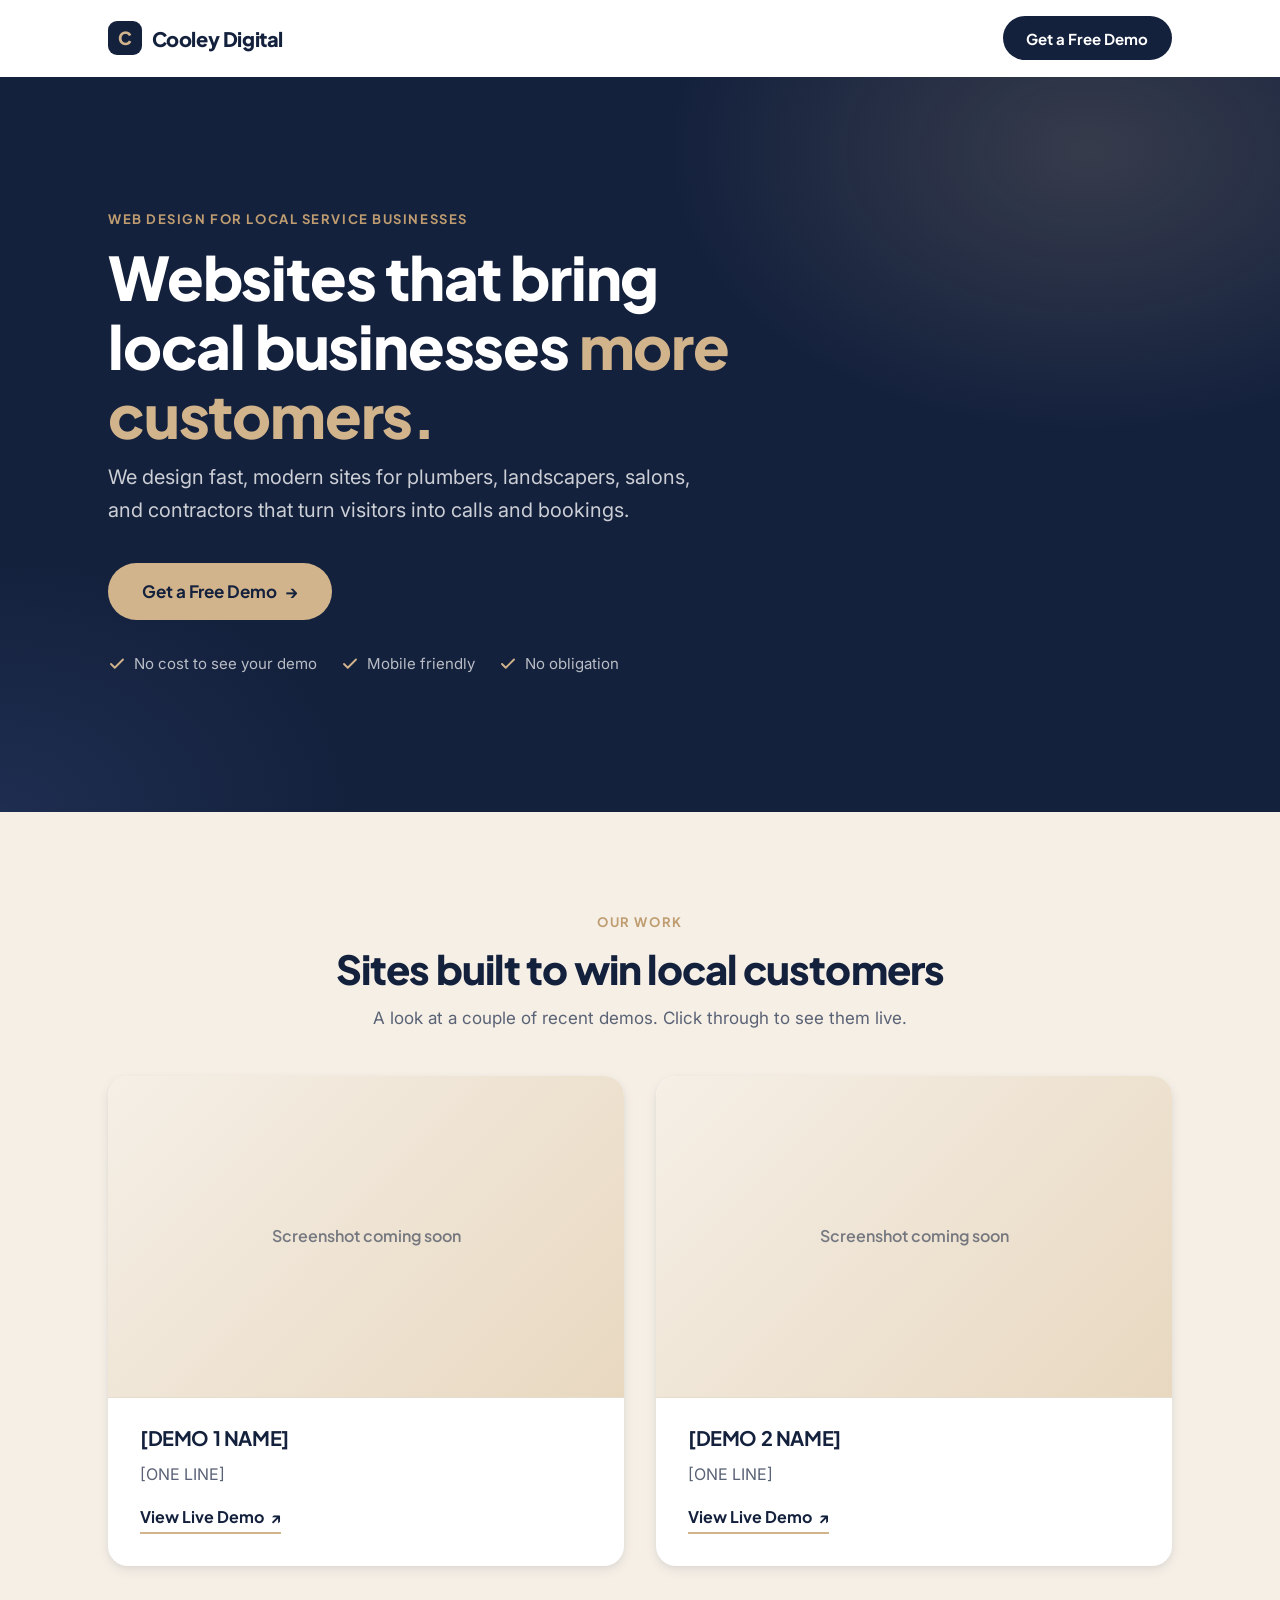
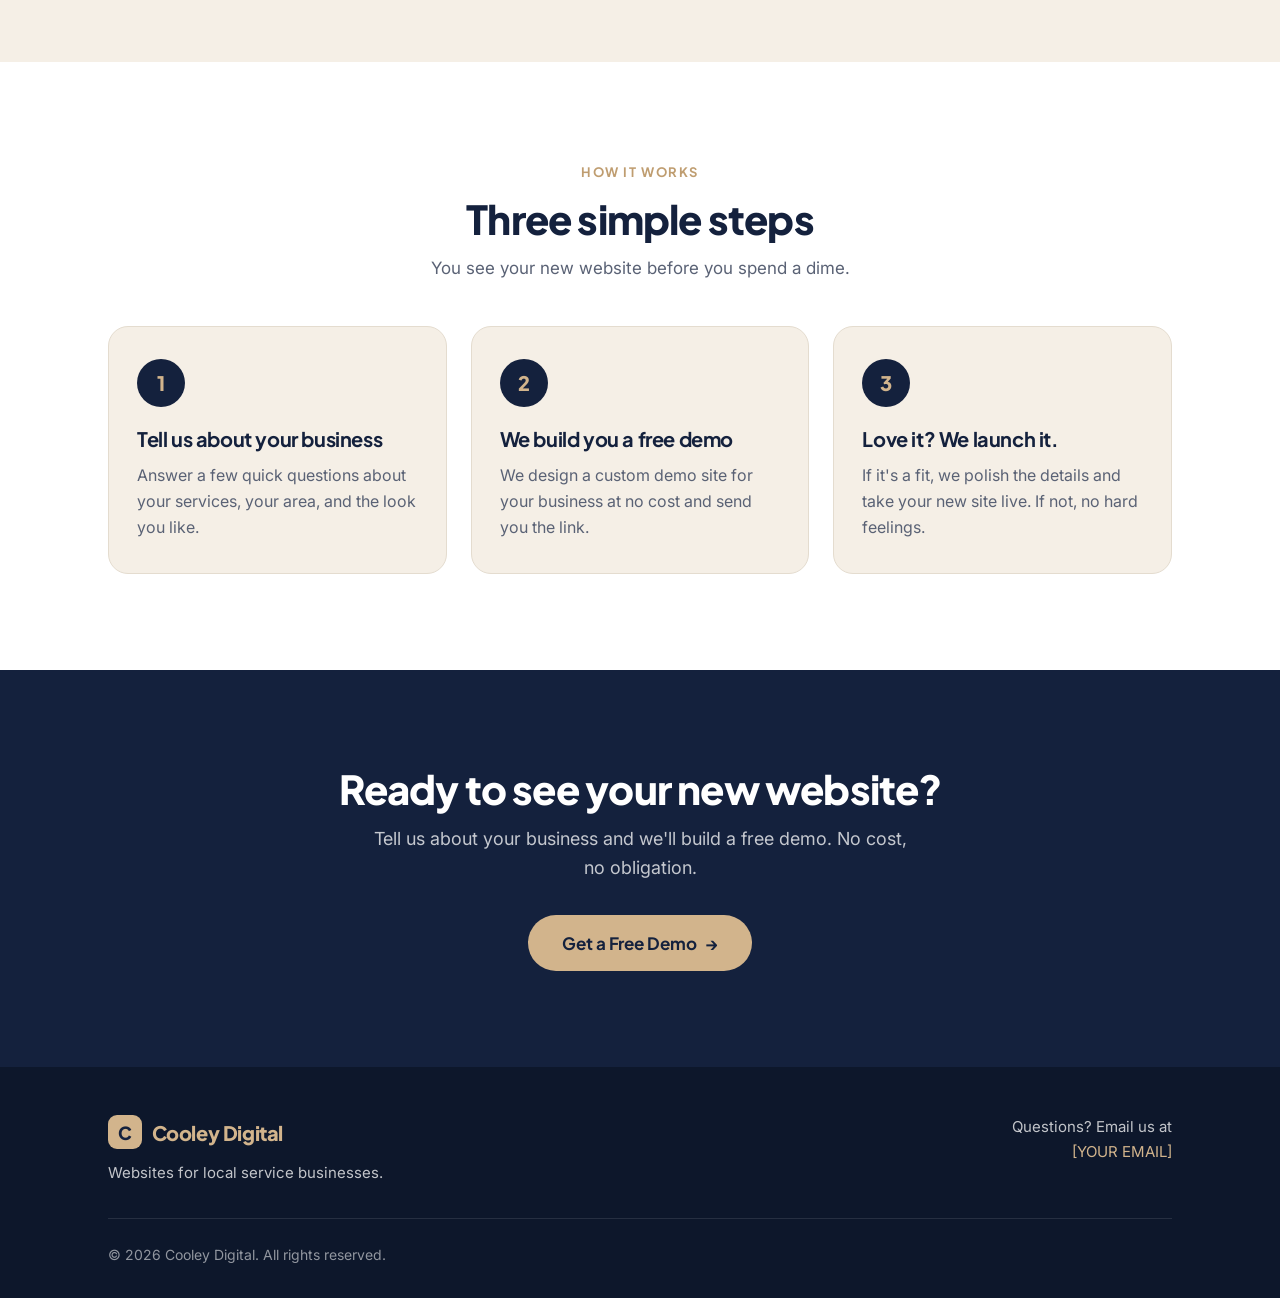
==== index.html @ b6803894 "Initial Cooley Digital site: home, demo request form, thank-you page Co-Authored-By: Claude Opus 5.5" ====
<!DOCTYPE html>
<html lang="en">
<head>
  <meta charset="UTF-8">
  <meta name="viewport" content="width=device-width, initial-scale=1.0">
  <title>Cooley Digital | Websites for Local Service Businesses</title>
  <meta name="description" content="Cooley Digital builds clean, modern websites that help plumbers, landscapers, salons, contractors, and other local service businesses win more customers. Get a free demo.">
  <meta name="theme-color" content="#14213D">

  <meta property="og:type" content="website">
  <meta property="og:title" content="Cooley Digital | Websites for Local Service Businesses">
  <meta property="og:description" content="Modern websites that bring local businesses more customers. Get a free demo, no obligation.">

  <link rel="icon" href="favicon.svg" type="image/svg+xml">

  <link rel="preconnect" href="https://fonts.googleapis.com">
  <link rel="preconnect" href="https://fonts.gstatic.com" crossorigin>
  <link href="https://fonts.googleapis.com/css2?family=Inter:wght@400;500;600&family=Plus+Jakarta+Sans:wght@600;700;800&display=swap" rel="stylesheet">

  <link rel="stylesheet" href="styles.css">
</head>
<body>
  <a class="skip-link" href="#main">Skip to content</a>

  <header class="site-header">
    <div class="container site-header__inner">
      <a href="index.html" class="wordmark" aria-label="Cooley Digital home">
        <span class="wordmark__mark" aria-hidden="true">C</span>
        Cooley Digital
      </a>
      <a href="demo.html" class="btn btn--primary">
        <span class="btn-label-full">Get a Free Demo</span>
        <span class="btn-label-short">Free Demo</span>
      </a>
    </div>
  </header>

  <main id="main">
    <!-- Hero -->
    <section class="hero">
      <div class="container">
        <span class="eyebrow">Web design for local service businesses</span>
        <h1>Websites that bring local businesses <span class="accent">more customers.</span></h1>
        <p class="hero__sub">We design fast, modern sites for plumbers, landscapers, salons, and contractors that turn visitors into calls and bookings.</p>
        <a href="demo.html" class="btn btn--tan btn--lg">
          Get a Free Demo <span class="btn__arrow" aria-hidden="true">&rarr;</span>
        </a>
        <ul class="hero__trust">
          <li>
            <svg width="18" height="18" viewBox="0 0 24 24" fill="none" stroke="currentColor" stroke-width="2.5" stroke-linecap="round" stroke-linejoin="round" aria-hidden="true"><path d="M20 6 9 17l-5-5"/></svg>
            No cost to see your demo
          </li>
          <li>
            <svg width="18" height="18" viewBox="0 0 24 24" fill="none" stroke="currentColor" stroke-width="2.5" stroke-linecap="round" stroke-linejoin="round" aria-hidden="true"><path d="M20 6 9 17l-5-5"/></svg>
            Mobile friendly
          </li>
          <li>
            <svg width="18" height="18" viewBox="0 0 24 24" fill="none" stroke="currentColor" stroke-width="2.5" stroke-linecap="round" stroke-linejoin="round" aria-hidden="true"><path d="M20 6 9 17l-5-5"/></svg>
            No obligation
          </li>
        </ul>
      </div>
    </section>

    <!-- Our Work -->
    <section class="section section--cream" id="work" aria-labelledby="work-title">
      <div class="container">
        <div class="section-header">
          <span class="eyebrow">Our Work</span>
          <h2 id="work-title">Sites built to win local customers</h2>
          <p>A look at a couple of recent demos. Click through to see them live.</p>
        </div>

        <div class="work-grid">
          <article class="card work-card">
            <div class="work-card__media">
              <img src="images/demo1.png" alt="Homepage screenshot of the [DEMO 1 NAME] demo website" width="1280" height="800" loading="lazy">
            </div>
            <div class="work-card__body">
              <h3>[DEMO 1 NAME]</h3>
              <p>[ONE LINE]</p>
              <a href="[DEMO 1 URL]" class="text-link" target="_blank" rel="noopener noreferrer">
                View Live Demo <span aria-hidden="true">&#8599;</span>
                <span class="visually-hidden">(opens in a new tab)</span>
              </a>
            </div>
          </article>

          <article class="card work-card">
            <div class="work-card__media">
              <img src="images/demo2.png" alt="Homepage screenshot of the [DEMO 2 NAME] demo website" width="1280" height="800" loading="lazy">
            </div>
            <div class="work-card__body">
              <h3>[DEMO 2 NAME]</h3>
              <p>[ONE LINE]</p>
              <a href="[DEMO 2 URL]" class="text-link" target="_blank" rel="noopener noreferrer">
                View Live Demo <span aria-hidden="true">&#8599;</span>
                <span class="visually-hidden">(opens in a new tab)</span>
              </a>
            </div>
          </article>
        </div>
      </div>
    </section>

    <!-- How it works -->
    <section class="section" id="how" aria-labelledby="how-title">
      <div class="container">
        <div class="section-header">
          <span class="eyebrow">How it works</span>
          <h2 id="how-title">Three simple steps</h2>
          <p>You see your new website before you spend a dime.</p>
        </div>

        <ol class="steps">
          <li class="step">
            <div class="step__num" aria-hidden="true">1</div>
            <h3>Tell us about your business</h3>
            <p>Answer a few quick questions about your services, your area, and the look you like.</p>
          </li>
          <li class="step">
            <div class="step__num" aria-hidden="true">2</div>
            <h3>We build you a free demo</h3>
            <p>We design a custom demo site for your business at no cost and send you the link.</p>
          </li>
          <li class="step">
            <div class="step__num" aria-hidden="true">3</div>
            <h3>Love it? We launch it.</h3>
            <p>If it's a fit, we polish the details and take your new site live. If not, no hard feelings.</p>
          </li>
        </ol>
      </div>
    </section>

    <!-- Final CTA -->
    <section class="section section--navy cta-band" aria-labelledby="cta-title">
      <div class="container">
        <h2 id="cta-title">Ready to see your new website?</h2>
        <p>Tell us about your business and we'll build a free demo. No cost, no obligation.</p>
        <a href="demo.html" class="btn btn--tan btn--lg">
          Get a Free Demo <span class="btn__arrow" aria-hidden="true">&rarr;</span>
        </a>
      </div>
    </section>
  </main>

  <footer class="site-footer">
    <div class="container">
      <div class="site-footer__inner">
        <div>
          <a href="index.html" class="wordmark wordmark--light">
            <span class="wordmark__mark" aria-hidden="true">C</span>
            Cooley Digital
          </a>
          <p class="site-footer__tagline">Websites for local service businesses.</p>
        </div>
        <div class="site-footer__contact">
          <p>Questions? Email us at<br><a href="mailto:[YOUR EMAIL]">[YOUR EMAIL]</a></p>
        </div>
      </div>
      <div class="site-footer__bottom">
        <p>&copy; <span data-year>2026</span> Cooley Digital. All rights reserved.</p>
      </div>
    </div>
  </footer>

  <script src="script.js" defer></script>
</body>
</html>
---- styles.css ----
/* ==========================================================================
   Cooley Digital — shared styles
   Sections: 1. Tokens  2. Base  3. Layout  4. Components  5. Page sections
             6. Forms  7. Utilities  8. Responsive
   ========================================================================== */

/* 1. Tokens
   -------------------------------------------------------------------------- */
:root {
  --navy: #14213d;
  --navy-deep: #0d172b;
  --navy-soft: #1f2f52;
  --tan: #d2b48c;
  --tan-dark: #bf9d70;
  --tan-light: #e8d8c0;
  --cream: #f5efe6;
  --white: #ffffff;
  --text: #1c2333;
  --text-muted: #5a6275;
  --border: #e4dccf;
  --error: #b3261e;

  --font-heading: "Plus Jakarta Sans", system-ui, -apple-system, "Segoe UI", sans-serif;
  --font-body: "Inter", system-ui, -apple-system, "Segoe UI", sans-serif;

  --radius-sm: 8px;
  --radius: 14px;
  --radius-lg: 20px;

  --shadow-sm: 0 1px 2px rgba(20, 33, 61, 0.06), 0 1px 3px rgba(20, 33, 61, 0.08);
  --shadow: 0 4px 12px rgba(20, 33, 61, 0.08), 0 2px 4px rgba(20, 33, 61, 0.04);
  --shadow-lg: 0 16px 40px rgba(20, 33, 61, 0.14), 0 4px 10px rgba(20, 33, 61, 0.06);

  --container: 1120px;
  --gutter: 1.25rem;
  --section-y: 4.5rem;
  --header-h: 68px;

  --ease: cubic-bezier(0.2, 0.7, 0.2, 1);
}

/* 2. Base
   -------------------------------------------------------------------------- */
*,
*::before,
*::after {
  box-sizing: border-box;
}

html {
  -webkit-text-size-adjust: 100%;
  scroll-behavior: smooth;
  scroll-padding-top: var(--header-h);
}

body {
  margin: 0;
  font-family: var(--font-body);
  font-size: 1rem;
  line-height: 1.65;
  color: var(--text);
  background: var(--white);
  -webkit-font-smoothing: antialiased;
  display: flex;
  flex-direction: column;
  min-height: 100vh;
}

main {
  flex: 1;
}

h1,
h2,
h3 {
  font-family: var(--font-heading);
  line-height: 1.15;
  letter-spacing: -0.02em;
  margin: 0 0 0.75rem;
  color: var(--navy);
}

h1 { font-size: clamp(2.25rem, 7vw, 3.75rem); font-weight: 800; }
h2 { font-size: clamp(1.75rem, 4.5vw, 2.5rem); font-weight: 800; }
h3 { font-size: 1.25rem; font-weight: 700; }

p {
  margin: 0 0 1rem;
}

a {
  color: var(--navy);
}

img {
  max-width: 100%;
  display: block;
}

:focus-visible {
  outline: 3px solid var(--tan);
  outline-offset: 3px;
  border-radius: 4px;
}

@media (prefers-reduced-motion: reduce) {
  html { scroll-behavior: auto; }
  *, *::before, *::after {
    transition-duration: 0.01ms !important;
    animation-duration: 0.01ms !important;
  }
}

/* 3. Layout
   -------------------------------------------------------------------------- */
.container {
  width: 100%;
  max-width: var(--container);
  margin: 0 auto;
  padding: 0 var(--gutter);
}

.container--narrow {
  max-width: 760px;
}

.section {
  padding: var(--section-y) 0;
}

.section--cream { background: var(--cream); }
.section--navy  { background: var(--navy); color: var(--white); }
.section--flush-top { padding-top: 0; }

.section-header {
  text-align: center;
  max-width: 640px;
  margin: 0 auto 2.75rem;
}

.section-header p {
  color: var(--text-muted);
  font-size: 1.0625rem;
  margin: 0;
}

.eyebrow {
  display: inline-block;
  font-family: var(--font-heading);
  font-size: 0.8125rem;
  font-weight: 700;
  letter-spacing: 0.12em;
  text-transform: uppercase;
  color: var(--tan-dark);
  margin-bottom: 0.75rem;
}

/* 4. Components
   -------------------------------------------------------------------------- */

/* Skip link */
.skip-link {
  position: absolute;
  left: 1rem;
  top: -100px;
  z-index: 100;
  background: var(--navy);
  color: var(--white);
  padding: 0.75rem 1rem;
  border-radius: var(--radius-sm);
  text-decoration: none;
  font-weight: 600;
}

.skip-link:focus {
  top: 1rem;
}

/* Header */
.site-header {
  position: sticky;
  top: 0;
  z-index: 50;
  background: rgba(255, 255, 255, 0.92);
  backdrop-filter: saturate(180%) blur(10px);
  -webkit-backdrop-filter: saturate(180%) blur(10px);
  border-bottom: 1px solid transparent;
  transition: border-color 0.25s var(--ease), box-shadow 0.25s var(--ease);
}

.site-header.is-scrolled {
  border-bottom-color: var(--border);
  box-shadow: var(--shadow-sm);
}

.site-header__inner {
  display: flex;
  align-items: center;
  justify-content: space-between;
  gap: 1rem;
  height: var(--header-h);
}

.wordmark {
  display: inline-flex;
  align-items: center;
  gap: 0.6rem;
  font-family: var(--font-heading);
  font-weight: 800;
  font-size: 1.125rem;
  letter-spacing: -0.02em;
  color: var(--navy);
  text-decoration: none;
  white-space: nowrap;
}

.wordmark__mark {
  display: grid;
  place-items: center;
  width: 34px;
  height: 34px;
  border-radius: 9px;
  background: var(--navy);
  color: var(--tan);
  font-size: 1.125rem;
  font-weight: 800;
  flex-shrink: 0;
}

.wordmark--light { color: var(--white); }
.wordmark--light .wordmark__mark { background: var(--tan); color: var(--navy); }

/* Buttons */
.btn {
  display: inline-flex;
  align-items: center;
  justify-content: center;
  gap: 0.5rem;
  font-family: var(--font-heading);
  font-weight: 700;
  font-size: 0.9375rem;
  line-height: 1;
  text-decoration: none;
  white-space: nowrap;
  border: 2px solid transparent;
  border-radius: 999px;
  padding: 0.8rem 1.35rem;
  cursor: pointer;
  transition: transform 0.2s var(--ease), box-shadow 0.2s var(--ease),
    background-color 0.2s var(--ease), color 0.2s var(--ease), border-color 0.2s var(--ease);
}

.btn:hover {
  transform: translateY(-2px);
}

.btn:active {
  transform: translateY(0);
}

.btn__arrow {
  transition: transform 0.2s var(--ease);
}

.btn:hover .btn__arrow {
  transform: translateX(3px);
}

.btn--primary {
  background: var(--navy);
  color: var(--white);
}

.btn--primary:hover {
  background: var(--navy-soft);
  box-shadow: var(--shadow);
}

.btn--tan {
  background: var(--tan);
  color: var(--navy);
}

.btn--tan:hover {
  background: var(--tan-light);
  box-shadow: 0 10px 24px rgba(210, 180, 140, 0.35);
}

.btn--lg {
  font-size: 1.0625rem;
  padding: 1.1rem 2rem;
}

.btn--block {
  width: 100%;
}

/* Header button: compact on small phones */
.site-header .btn {
  padding: 0.7rem 1.1rem;
  font-size: 0.875rem;
}

.btn-label-short { display: none; }

/* Cards */
.card {
  background: var(--white);
  border-radius: var(--radius-lg);
  box-shadow: var(--shadow);
  overflow: hidden;
  transition: transform 0.3s var(--ease), box-shadow 0.3s var(--ease);
}

.card:hover {
  transform: translateY(-6px);
  box-shadow: var(--shadow-lg);
}

/* Footer */
.site-footer {
  background: var(--navy-deep);
  color: rgba(255, 255, 255, 0.75);
  padding: 3rem 0 2rem;
  font-size: 0.9375rem;
}

.site-footer__inner {
  display: flex;
  flex-direction: column;
  gap: 1.25rem;
}

.site-footer__tagline {
  margin: 0.75rem 0 0;
  max-width: 320px;
}

.site-footer a {
  color: var(--tan);
  text-decoration: none;
}

.site-footer a:hover {
  text-decoration: underline;
}

.site-footer__bottom {
  border-top: 1px solid rgba(255, 255, 255, 0.1);
  margin-top: 2rem;
  padding-top: 1.5rem;
  font-size: 0.875rem;
  color: rgba(255, 255, 255, 0.55);
}

.site-footer__bottom p {
  margin: 0;
}

/* 5. Page sections
   -------------------------------------------------------------------------- */

/* Hero */
.hero {
  position: relative;
  background: var(--navy);
  color: var(--white);
  padding: 4.5rem 0 5rem;
  overflow: hidden;
  isolation: isolate;
}

.hero::before {
  content: "";
  position: absolute;
  inset: 0;
  z-index: -1;
  background:
    radial-gradient(600px 400px at 85% 10%, rgba(210, 180, 140, 0.18), transparent 70%),
    radial-gradient(500px 360px at 0% 100%, rgba(31, 47, 82, 0.9), transparent 70%);
}

.hero h1 {
  color: var(--white);
  max-width: 15ch;
}

.hero h1 .accent {
  color: var(--tan);
}

.hero__sub {
  font-size: clamp(1.0625rem, 2.5vw, 1.25rem);
  color: rgba(255, 255, 255, 0.78);
  max-width: 38rem;
  margin-bottom: 2.25rem;
}

.hero__trust {
  display: flex;
  flex-wrap: wrap;
  gap: 0.5rem 1.5rem;
  list-style: none;
  padding: 0;
  margin: 2rem 0 0;
  font-size: 0.9375rem;
  color: rgba(255, 255, 255, 0.7);
}

.hero__trust li {
  display: flex;
  align-items: center;
  gap: 0.5rem;
}

.hero__trust svg {
  color: var(--tan);
  flex-shrink: 0;
}

/* Work */
.work-grid {
  display: grid;
  grid-template-columns: 1fr;
  gap: 1.75rem;
}

.work-card__media {
  position: relative;
  aspect-ratio: 16 / 10;
  background: linear-gradient(135deg, var(--cream), var(--tan-light));
  overflow: hidden;
  border-bottom: 1px solid var(--border);
}

.work-card__media img {
  width: 100%;
  height: 100%;
  object-fit: cover;
  object-position: top center;
  transition: transform 0.5s var(--ease);
}

.work-card:hover .work-card__media img {
  transform: scale(1.03);
}

/* Shown if the screenshot file is missing */
.work-card__media.is-missing img { display: none; }
.work-card__media.is-missing::after {
  content: "Screenshot coming soon";
  position: absolute;
  inset: 0;
  display: grid;
  place-items: center;
  font-family: var(--font-heading);
  font-weight: 600;
  color: var(--navy);
  opacity: 0.55;
}

.work-card__body {
  padding: 1.5rem 1.5rem 1.75rem;
}

.work-card__body p {
  color: var(--text-muted);
}

.text-link {
  display: inline-flex;
  align-items: center;
  gap: 0.4rem;
  font-family: var(--font-heading);
  font-weight: 700;
  color: var(--navy);
  text-decoration: none;
  border-bottom: 2px solid var(--tan);
  padding-bottom: 2px;
  transition: gap 0.2s var(--ease), border-color 0.2s var(--ease);
}

.text-link:hover {
  gap: 0.65rem;
  border-color: var(--navy);
}

/* Steps */
.steps {
  display: grid;
  grid-template-columns: 1fr;
  gap: 1.25rem;
  list-style: none;
  padding: 0;
  margin: 0;
  counter-reset: step;
}

.step {
  background: var(--cream);
  border-radius: var(--radius-lg);
  padding: 2rem 1.75rem;
  border: 1px solid var(--border);
  transition: transform 0.3s var(--ease), box-shadow 0.3s var(--ease);
}

.step:hover {
  transform: translateY(-4px);
  box-shadow: var(--shadow);
}

.step__num {
  display: grid;
  place-items: center;
  width: 48px;
  height: 48px;
  border-radius: 50%;
  background: var(--navy);
  color: var(--tan);
  font-family: var(--font-heading);
  font-weight: 800;
  font-size: 1.25rem;
  margin-bottom: 1.25rem;
}

.step p {
  color: var(--text-muted);
  margin: 0;
}

/* CTA band */
.cta-band {
  text-align: center;
}

.cta-band h2 {
  color: var(--white);
}

.cta-band p {
  color: rgba(255, 255, 255, 0.75);
  font-size: 1.125rem;
  max-width: 34rem;
  margin: 0 auto 2rem;
}

/* Page intro (inner pages) */
.page-intro {
  background: var(--cream);
  padding: 3.5rem 0 3rem;
  text-align: center;
}

.page-intro p {
  font-size: 1.125rem;
  color: var(--text-muted);
  max-width: 36rem;
  margin: 0 auto;
}

/* Confirmation (thank-you) */
.confirm {
  text-align: center;
  padding: 5rem 0 6rem;
}

.confirm__icon {
  display: grid;
  place-items: center;
  width: 80px;
  height: 80px;
  margin: 0 auto 1.75rem;
  border-radius: 50%;
  background: var(--cream);
  color: var(--navy);
  box-shadow: 0 0 0 10px rgba(210, 180, 140, 0.2);
}

.confirm p {
  font-size: 1.125rem;
  color: var(--text-muted);
  max-width: 32rem;
  margin: 0 auto 2.25rem;
}

/* 6. Forms
   -------------------------------------------------------------------------- */
.form-card {
  background: var(--white);
  border-radius: var(--radius-lg);
  box-shadow: var(--shadow);
  padding: 1.75rem 1.25rem;
  margin-top: -1.5rem;
  position: relative;
}

.form-note {
  font-size: 0.875rem;
  color: var(--text-muted);
  margin-bottom: 1.5rem;
}

.form-grid {
  display: grid;
  grid-template-columns: 1fr;
  gap: 1.25rem;
}

.field {
  display: flex;
  flex-direction: column;
  gap: 0.45rem;
}

.field label {
  font-weight: 600;
  font-size: 0.9375rem;
  color: var(--navy);
}

.req {
  color: var(--tan-dark);
  font-weight: 700;
  margin-left: 0.15rem;
}

.optional {
  font-weight: 400;
  color: var(--text-muted);
  font-size: 0.8125rem;
  margin-left: 0.25rem;
}

.field input,
.field select,
.field textarea {
  width: 100%;
  font: inherit;
  font-size: 1rem; /* prevents iOS zoom on focus */
  color: var(--text);
  background: var(--white);
  border: 1.5px solid var(--border);
  border-radius: var(--radius-sm);
  padding: 0.8rem 0.9rem;
  transition: border-color 0.2s var(--ease), box-shadow 0.2s var(--ease);
  appearance: none;
  -webkit-appearance: none;
}

.field textarea {
  min-height: 120px;
  resize: vertical;
}

.field select {
  background-image: url("data:image/svg+xml,%3Csvg xmlns='http://www.w3.org/2000/svg' width='12' height='8' viewBox='0 0 12 8'%3E%3Cpath d='M1 1l5 5 5-5' fill='none' stroke='%2314213D' stroke-width='2' stroke-linecap='round' stroke-linejoin='round'/%3E%3C/svg%3E");
  background-repeat: no-repeat;
  background-position: right 1rem center;
  padding-right: 2.5rem;
  cursor: pointer;
}

.field input::placeholder,
.field textarea::placeholder {
  color: #9aa1b0;
}

.field input:hover,
.field select:hover,
.field textarea:hover {
  border-color: var(--tan);
}

.field input:focus,
.field select:focus,
.field textarea:focus {
  outline: none;
  border-color: var(--navy);
  box-shadow: 0 0 0 4px rgba(210, 180, 140, 0.35);
}

.field.has-error input,
.field.has-error select,
.field.has-error textarea {
  border-color: var(--error);
}

.field__error {
  font-size: 0.8125rem;
  color: var(--error);
  display: none;
}

.field.has-error .field__error {
  display: block;
}

.form-actions {
  margin-top: 2rem;
}

.form-actions small {
  display: block;
  text-align: center;
  color: var(--text-muted);
  margin-top: 0.9rem;
}

/* 7. Utilities
   -------------------------------------------------------------------------- */
.visually-hidden {
  position: absolute !important;
  width: 1px;
  height: 1px;
  padding: 0;
  margin: -1px;
  overflow: hidden;
  clip: rect(0, 0, 0, 0);
  white-space: nowrap;
  border: 0;
}

/* 8. Responsive (mobile first)
   -------------------------------------------------------------------------- */
@media (max-width: 379px) {
  .btn-label-full  { display: none; }
  .btn-label-short { display: inline; }
  .wordmark { font-size: 1rem; }
}

@media (min-width: 640px) {
  :root {
    --gutter: 1.75rem;
  }

  .form-card {
    padding: 2.5rem;
  }

  .form-grid {
    grid-template-columns: 1fr 1fr;
    gap: 1.5rem;
  }

  .field--full {
    grid-column: 1 / -1;
  }

  .btn--block {
    width: auto;
    min-width: 280px;
  }

  .form-actions {
    text-align: center;
  }
}

@media (min-width: 768px) {
  :root {
    --section-y: 6rem;
    --header-h: 76px;
  }

  .site-header .btn {
    padding: 0.8rem 1.35rem;
    font-size: 0.9375rem;
  }

  .wordmark { font-size: 1.25rem; }

  .hero {
    padding: 6.5rem 0 7rem;
  }

  .work-grid {
    grid-template-columns: 1fr 1fr;
    gap: 2rem;
  }

  .steps {
    grid-template-columns: repeat(3, 1fr);
    gap: 1.5rem;
  }

  .site-footer__inner {
    flex-direction: row;
    justify-content: space-between;
    align-items: flex-start;
  }

  .site-footer__contact {
    text-align: right;
  }

  .page-intro {
    padding: 4.5rem 0 4rem;
  }

  .form-card {
    margin-top: -2rem;
    padding: 3rem;
  }
}

@media (min-width: 1024px) {
  .hero {
    padding: 8rem 0 8.5rem;
  }

  .work-card__body {
    padding: 1.75rem 2rem 2rem;
  }
}
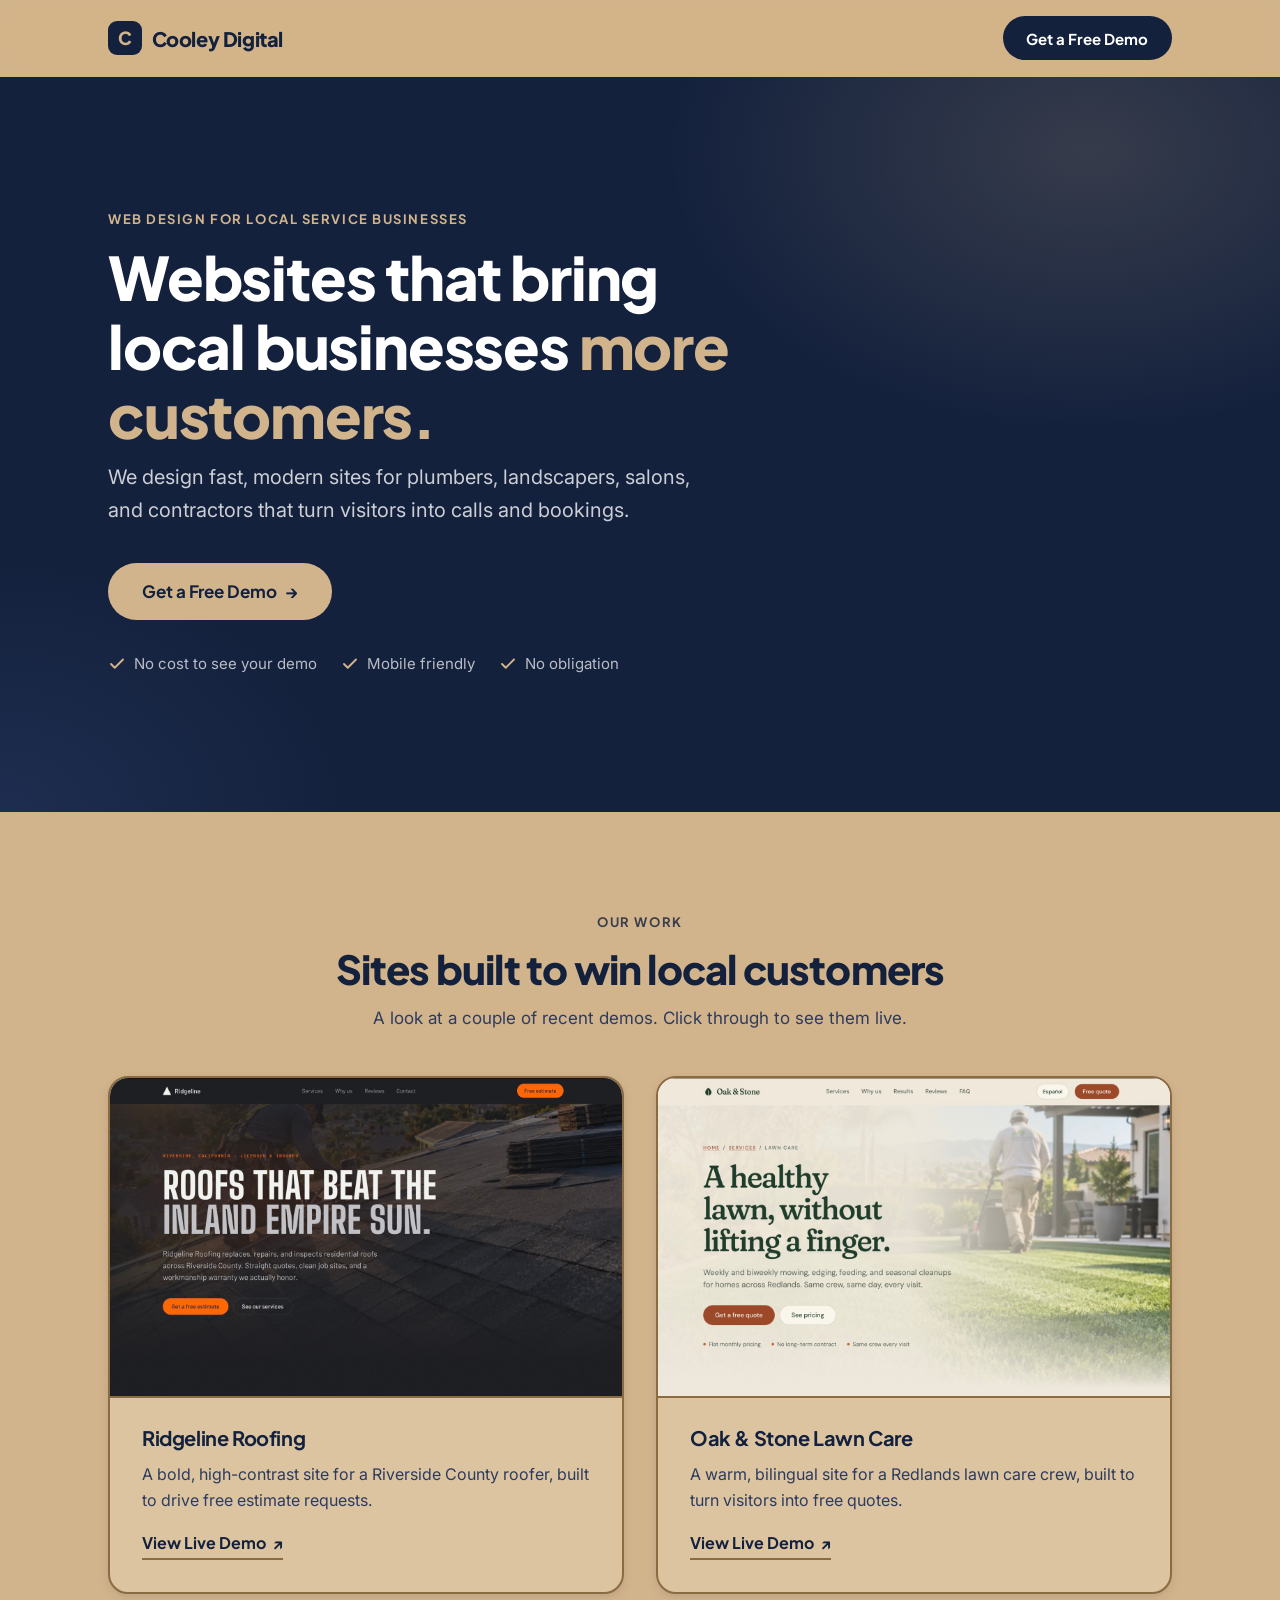
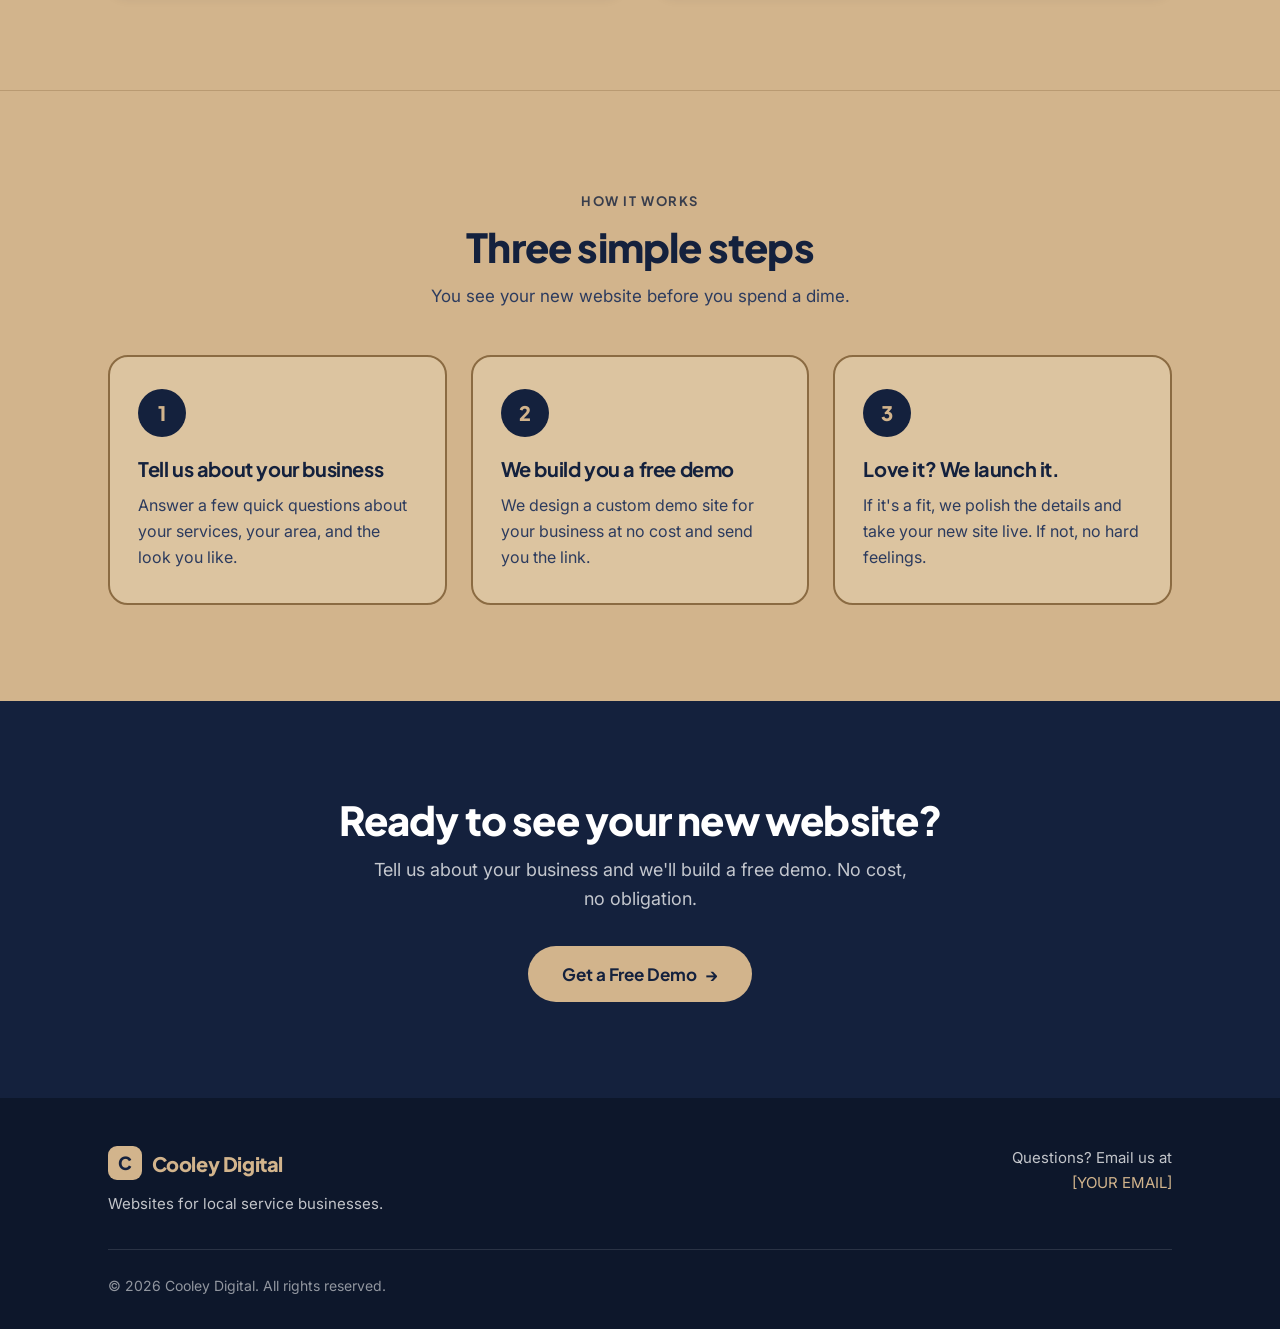
==== commit 95363581: "Add demo screenshots and switch to all-tan theme - Ridgeline Roofing and Oak & Stone Lawn Care cards" ====
--- a/index.html
+++ b/index.html
@@ -74,11 +74,11 @@
         <div class="work-grid">
           <article class="card work-card">
             <div class="work-card__media">
-              <img src="images/demo1.png" alt="Homepage screenshot of the [DEMO 1 NAME] demo website" width="1280" height="800" loading="lazy">
+              <img src="images/demo1.jpg" alt="Homepage screenshot of the Ridgeline Roofing demo website" width="1600" height="913" loading="lazy">
             </div>
             <div class="work-card__body">
-              <h3>[DEMO 1 NAME]</h3>
-              <p>[ONE LINE]</p>
+              <h3>Ridgeline Roofing</h3>
+              <p>A bold, high-contrast site for a Riverside County roofer, built to drive free estimate requests.</p>
               <a href="[DEMO 1 URL]" class="text-link" target="_blank" rel="noopener noreferrer">
                 View Live Demo <span aria-hidden="true">&#8599;</span>
                 <span class="visually-hidden">(opens in a new tab)</span>
@@ -88,11 +88,11 @@
 
           <article class="card work-card">
             <div class="work-card__media">
-              <img src="images/demo2.png" alt="Homepage screenshot of the [DEMO 2 NAME] demo website" width="1280" height="800" loading="lazy">
+              <img src="images/demo2.jpg" alt="Homepage screenshot of the Oak &amp; Stone Lawn Care demo website" width="1600" height="913" loading="lazy">
             </div>
             <div class="work-card__body">
-              <h3>[DEMO 2 NAME]</h3>
-              <p>[ONE LINE]</p>
+              <h3>Oak &amp; Stone Lawn Care</h3>
+              <p>A warm, bilingual site for a Redlands lawn care crew, built to turn visitors into free quotes.</p>
               <a href="[DEMO 2 URL]" class="text-link" target="_blank" rel="noopener noreferrer">
                 View Live Demo <span aria-hidden="true">&#8599;</span>
                 <span class="visually-hidden">(opens in a new tab)</span>
@@ -104,7 +104,7 @@
     </section>
 
     <!-- How it works -->
-    <section class="section" id="how" aria-labelledby="how-title">
+    <section class="section section--tan" id="how" aria-labelledby="how-title">
       <div class="container">
         <div class="section-header">
           <span class="eyebrow">How it works</span>
--- a/styles.css
+++ b/styles.css
@@ -13,11 +13,14 @@
   --tan: #d2b48c;
   --tan-dark: #bf9d70;
   --tan-light: #e8d8c0;
+  --tan-card: #dcc4a0;   /* cards, steps, form panel */
+  --tan-field: #e6d4b8;  /* form inputs */
+  --tan-line: #8b6b42;   /* darker outline around boxes */
   --cream: #f5efe6;
   --white: #ffffff;
-  --text: #1c2333;
-  --text-muted: #5a6275;
-  --border: #e4dccf;
+  --text: #14213d;
+  --text-muted: #2c3b5e;
+  --border: #8b6b42;
   --error: #b3261e;
 
   --font-heading: "Plus Jakarta Sans", system-ui, -apple-system, "Segoe UI", sans-serif;
@@ -59,7 +62,7 @@
   font-size: 1rem;
   line-height: 1.65;
   color: var(--text);
-  background: var(--white);
+  background: var(--tan);
   -webkit-font-smoothing: antialiased;
   display: flex;
   flex-direction: column;
@@ -98,7 +101,7 @@
 }
 
 :focus-visible {
-  outline: 3px solid var(--tan);
+  outline: 3px solid var(--navy);
   outline-offset: 3px;
   border-radius: 4px;
 }
@@ -128,7 +131,10 @@
   padding: var(--section-y) 0;
 }
 
-.section--cream { background: var(--cream); }
+.section--cream,
+.section--tan { background: var(--tan); }
+.section--tan + .section--tan,
+.section--cream + .section--tan { border-top: 1px solid rgba(139, 107, 66, 0.35); }
 .section--navy  { background: var(--navy); color: var(--white); }
 .section--flush-top { padding-top: 0; }
 
@@ -151,8 +157,14 @@
   font-weight: 700;
   letter-spacing: 0.12em;
   text-transform: uppercase;
-  color: var(--tan-dark);
+  color: var(--navy);
+  opacity: 0.8;
   margin-bottom: 0.75rem;
+}
+
+.hero .eyebrow {
+  color: var(--tan);
+  opacity: 1;
 }
 
 /* 4. Components
@@ -181,7 +193,7 @@
   position: sticky;
   top: 0;
   z-index: 50;
-  background: rgba(255, 255, 255, 0.92);
+  background: rgba(210, 180, 140, 0.94);
   backdrop-filter: saturate(180%) blur(10px);
   -webkit-backdrop-filter: saturate(180%) blur(10px);
   border-bottom: 1px solid transparent;
@@ -305,7 +317,8 @@
 
 /* Cards */
 .card {
-  background: var(--white);
+  background: var(--tan-card);
+  border: 2px solid var(--tan-line);
   border-radius: var(--radius-lg);
   box-shadow: var(--shadow);
   overflow: hidden;
@@ -346,7 +359,7 @@
 }
 
 .site-footer__bottom {
-  border-top: 1px solid rgba(255, 255, 255, 0.1);
+  border-top: 1px solid rgba(255, 255, 255, 0.12);
   margin-top: 2rem;
   padding-top: 1.5rem;
   font-size: 0.875rem;
@@ -430,7 +443,7 @@
   aspect-ratio: 16 / 10;
   background: linear-gradient(135deg, var(--cream), var(--tan-light));
   overflow: hidden;
-  border-bottom: 1px solid var(--border);
+  border-bottom: 2px solid var(--tan-line);
 }
 
 .work-card__media img {
@@ -475,7 +488,7 @@
   font-weight: 700;
   color: var(--navy);
   text-decoration: none;
-  border-bottom: 2px solid var(--tan);
+  border-bottom: 2px solid var(--tan-line);
   padding-bottom: 2px;
   transition: gap 0.2s var(--ease), border-color 0.2s var(--ease);
 }
@@ -497,10 +510,10 @@
 }
 
 .step {
-  background: var(--cream);
+  background: var(--tan-card);
   border-radius: var(--radius-lg);
   padding: 2rem 1.75rem;
-  border: 1px solid var(--border);
+  border: 2px solid var(--tan-line);
   transition: transform 0.3s var(--ease), box-shadow 0.3s var(--ease);
 }
 
@@ -546,7 +559,7 @@
 
 /* Page intro (inner pages) */
 .page-intro {
-  background: var(--cream);
+  background: var(--tan);
   padding: 3.5rem 0 3rem;
   text-align: center;
 }
@@ -571,9 +584,10 @@
   height: 80px;
   margin: 0 auto 1.75rem;
   border-radius: 50%;
-  background: var(--cream);
-  color: var(--navy);
-  box-shadow: 0 0 0 10px rgba(210, 180, 140, 0.2);
+  background: var(--tan-card);
+  border: 2px solid var(--tan-line);
+  color: var(--navy);
+  box-shadow: 0 0 0 10px rgba(139, 107, 66, 0.15);
 }
 
 .confirm p {
@@ -586,7 +600,8 @@
 /* 6. Forms
    -------------------------------------------------------------------------- */
 .form-card {
-  background: var(--white);
+  background: var(--tan-card);
+  border: 2px solid var(--tan-line);
   border-radius: var(--radius-lg);
   box-shadow: var(--shadow);
   padding: 1.75rem 1.25rem;
@@ -619,7 +634,7 @@
 }
 
 .req {
-  color: var(--tan-dark);
+  color: var(--navy);
   font-weight: 700;
   margin-left: 0.15rem;
 }
@@ -637,9 +652,9 @@
   width: 100%;
   font: inherit;
   font-size: 1rem; /* prevents iOS zoom on focus */
-  color: var(--text);
-  background: var(--white);
-  border: 1.5px solid var(--border);
+  color: var(--navy);
+  background: var(--tan-field);
+  border: 2px solid var(--tan-line);
   border-radius: var(--radius-sm);
   padding: 0.8rem 0.9rem;
   transition: border-color 0.2s var(--ease), box-shadow 0.2s var(--ease);
@@ -662,13 +677,13 @@
 
 .field input::placeholder,
 .field textarea::placeholder {
-  color: #9aa1b0;
+  color: rgba(20, 33, 61, 0.5);
 }
 
 .field input:hover,
 .field select:hover,
 .field textarea:hover {
-  border-color: var(--tan);
+  border-color: var(--navy);
 }
 
 .field input:focus,
@@ -676,7 +691,7 @@
 .field textarea:focus {
   outline: none;
   border-color: var(--navy);
-  box-shadow: 0 0 0 4px rgba(210, 180, 140, 0.35);
+  box-shadow: 0 0 0 4px rgba(20, 33, 61, 0.18);
 }
 
 .field.has-error input,
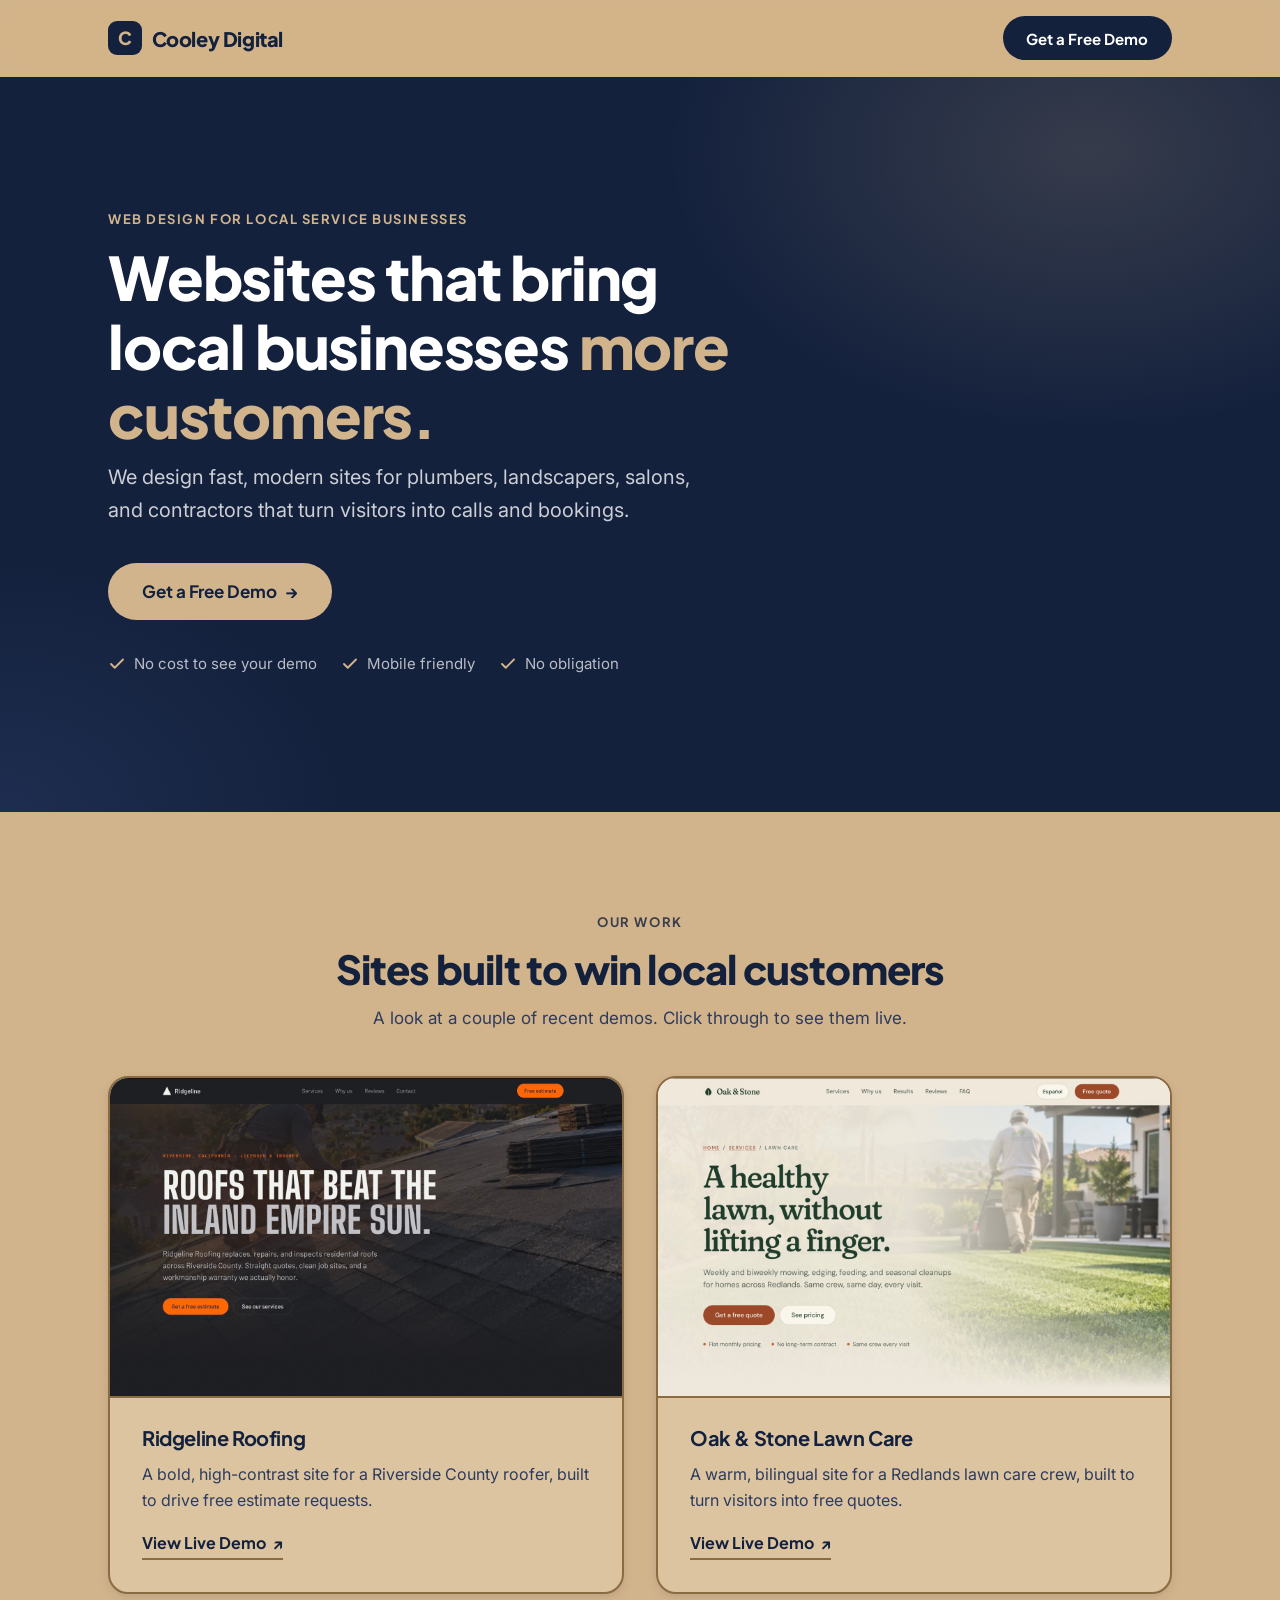
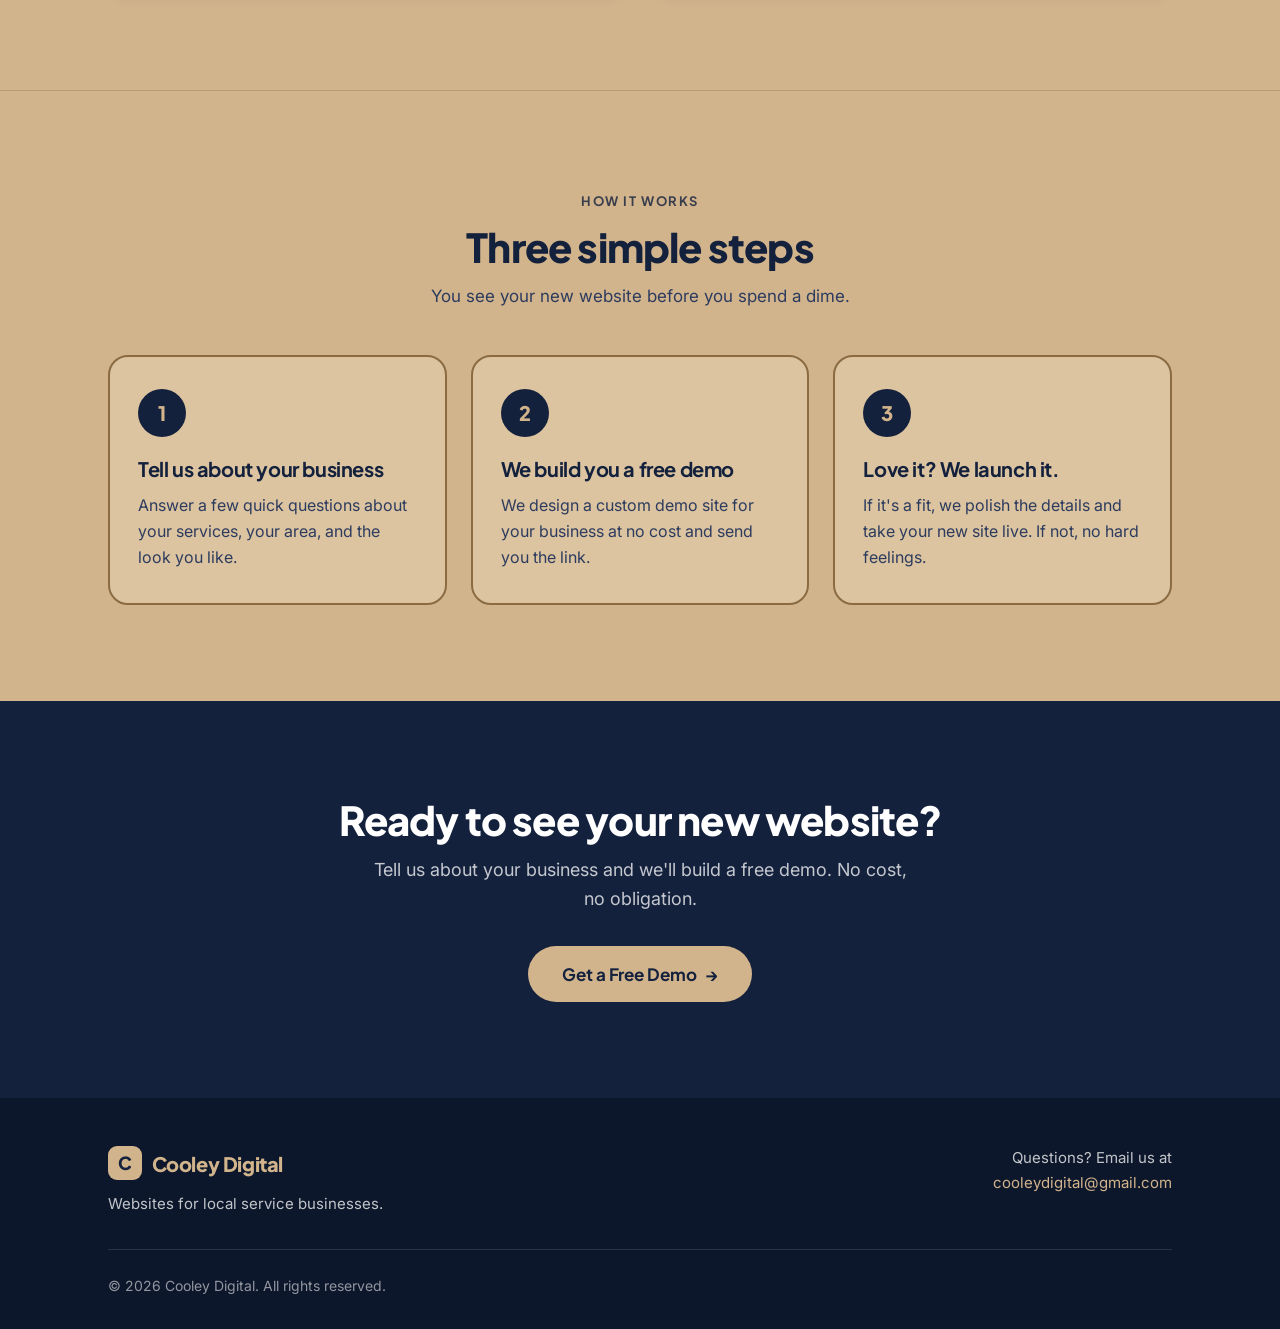
==== commit 88e6a9b2: "Add live demo links and contact email Co-Authored-By: Claude Opus 5.5 <noreply@anthropic.com>" ====
--- a/index.html
+++ b/index.html
@@ -79,7 +79,7 @@
             <div class="work-card__body">
               <h3>Ridgeline Roofing</h3>
               <p>A bold, high-contrast site for a Riverside County roofer, built to drive free estimate requests.</p>
-              <a href="[DEMO 1 URL]" class="text-link" target="_blank" rel="noopener noreferrer">
+              <a href="https://practicesitetrey.netlify.app/" class="text-link" target="_blank" rel="noopener noreferrer">
                 View Live Demo <span aria-hidden="true">&#8599;</span>
                 <span class="visually-hidden">(opens in a new tab)</span>
               </a>
@@ -93,7 +93,7 @@
             <div class="work-card__body">
               <h3>Oak &amp; Stone Lawn Care</h3>
               <p>A warm, bilingual site for a Redlands lawn care crew, built to turn visitors into free quotes.</p>
-              <a href="[DEMO 2 URL]" class="text-link" target="_blank" rel="noopener noreferrer">
+              <a href="https://v2sitetrey.netlify.app/" class="text-link" target="_blank" rel="noopener noreferrer">
                 View Live Demo <span aria-hidden="true">&#8599;</span>
                 <span class="visually-hidden">(opens in a new tab)</span>
               </a>
@@ -155,7 +155,7 @@
           <p class="site-footer__tagline">Websites for local service businesses.</p>
         </div>
         <div class="site-footer__contact">
-          <p>Questions? Email us at<br><a href="mailto:[YOUR EMAIL]">[YOUR EMAIL]</a></p>
+          <p>Questions? Email us at<br><a href="mailto:cooleydigital@gmail.com">cooleydigital@gmail.com</a></p>
         </div>
       </div>
       <div class="site-footer__bottom">
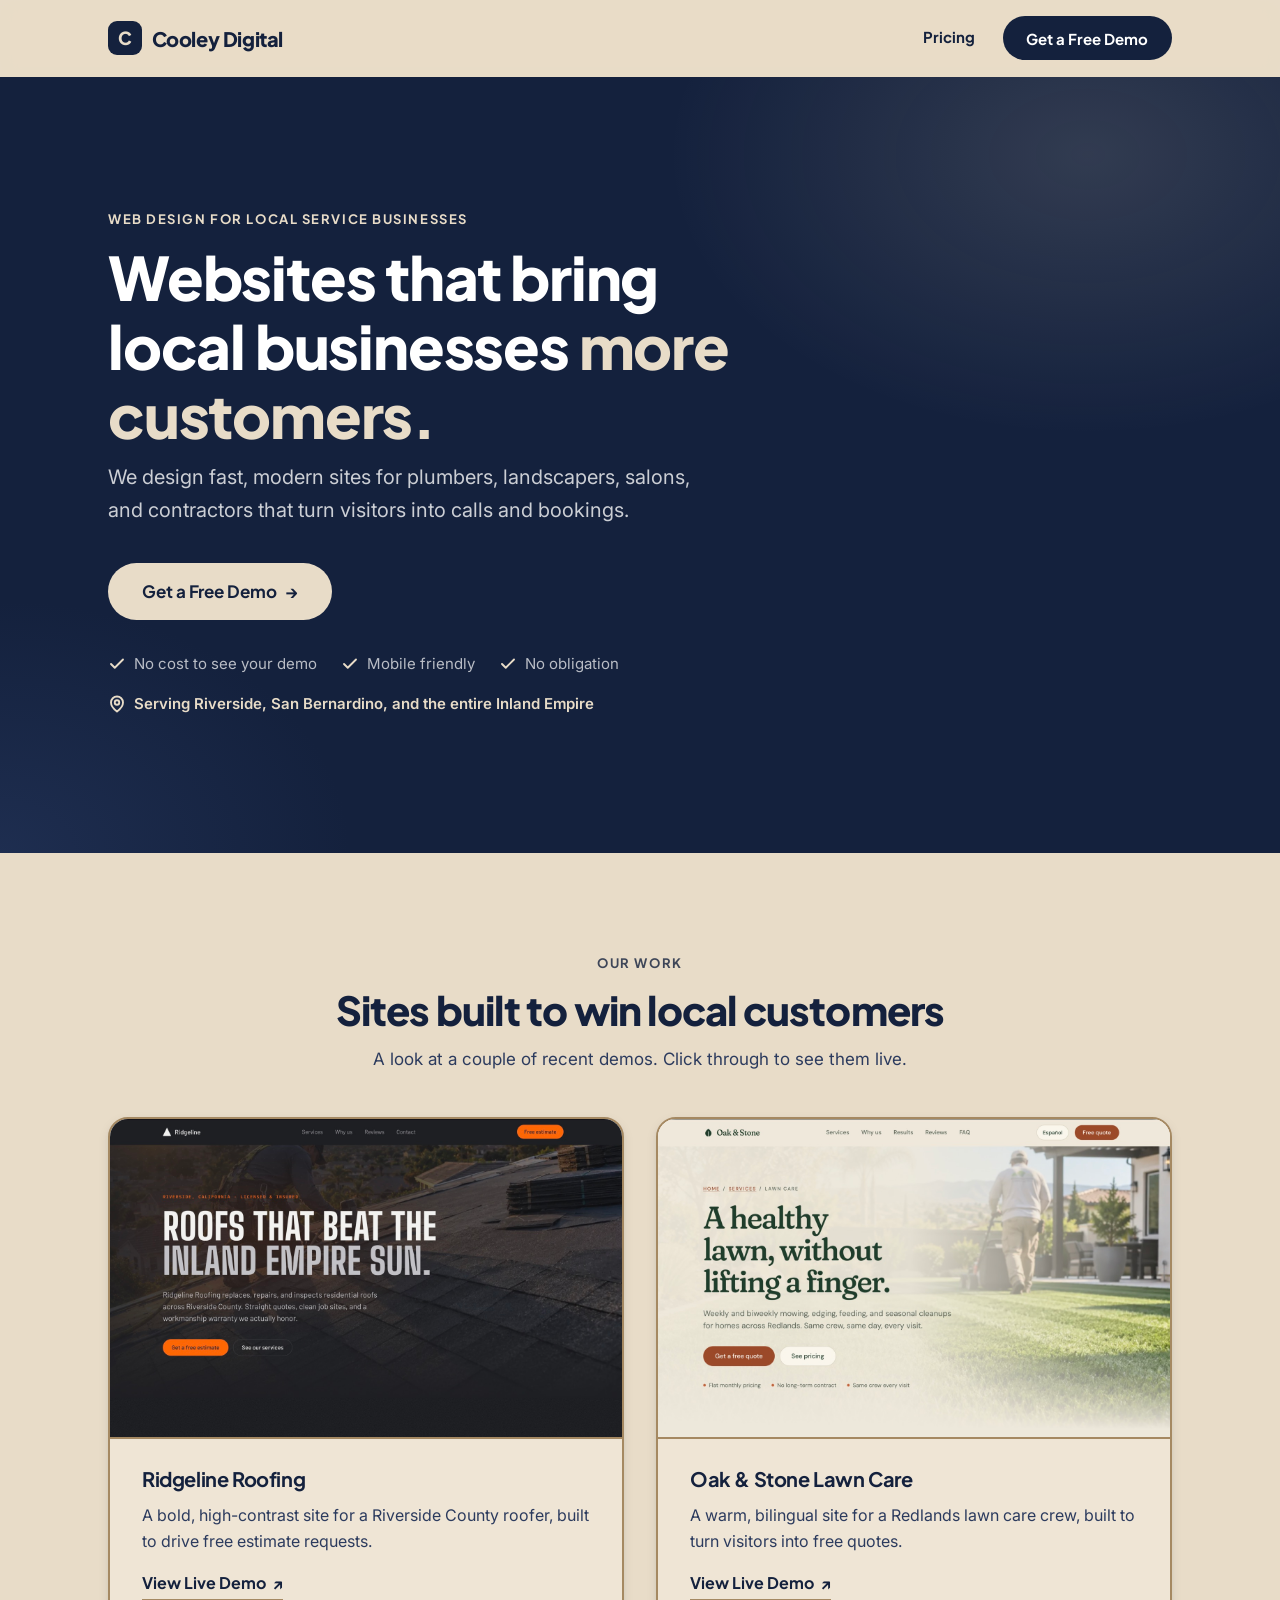
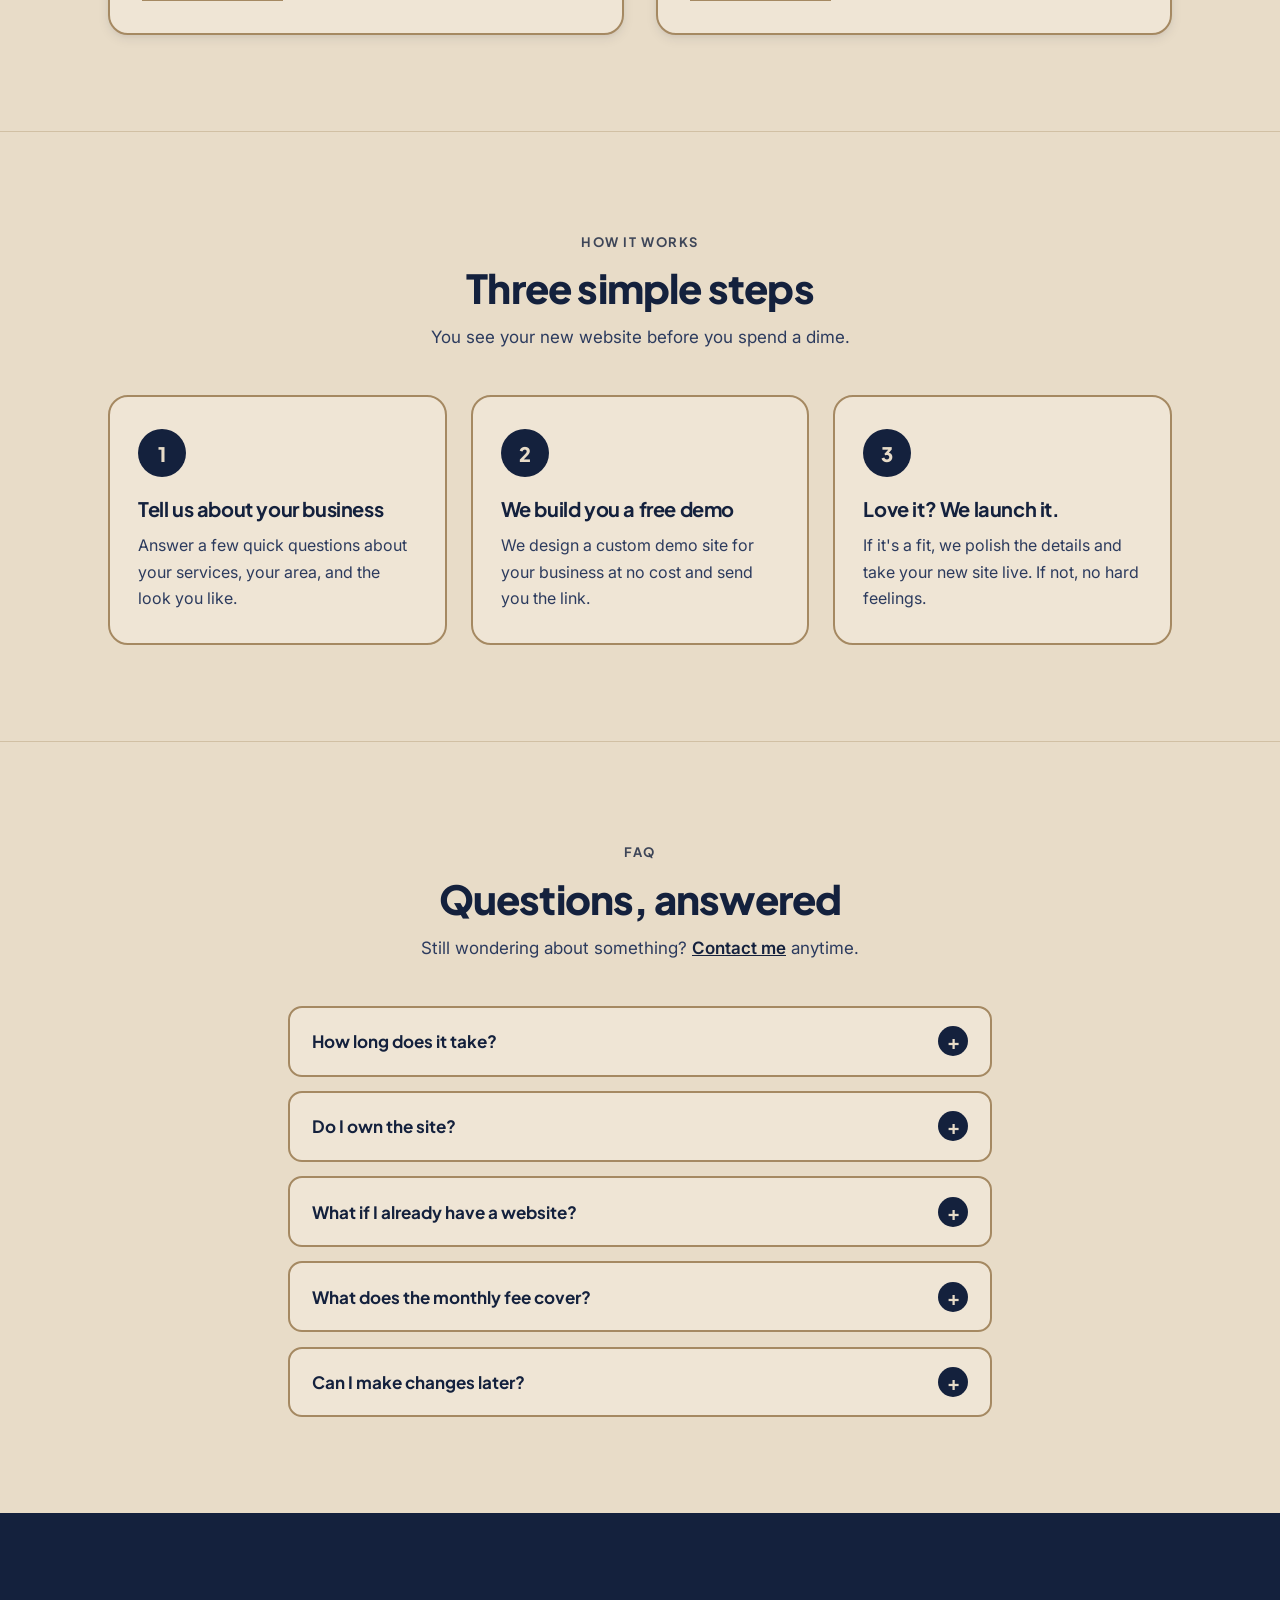
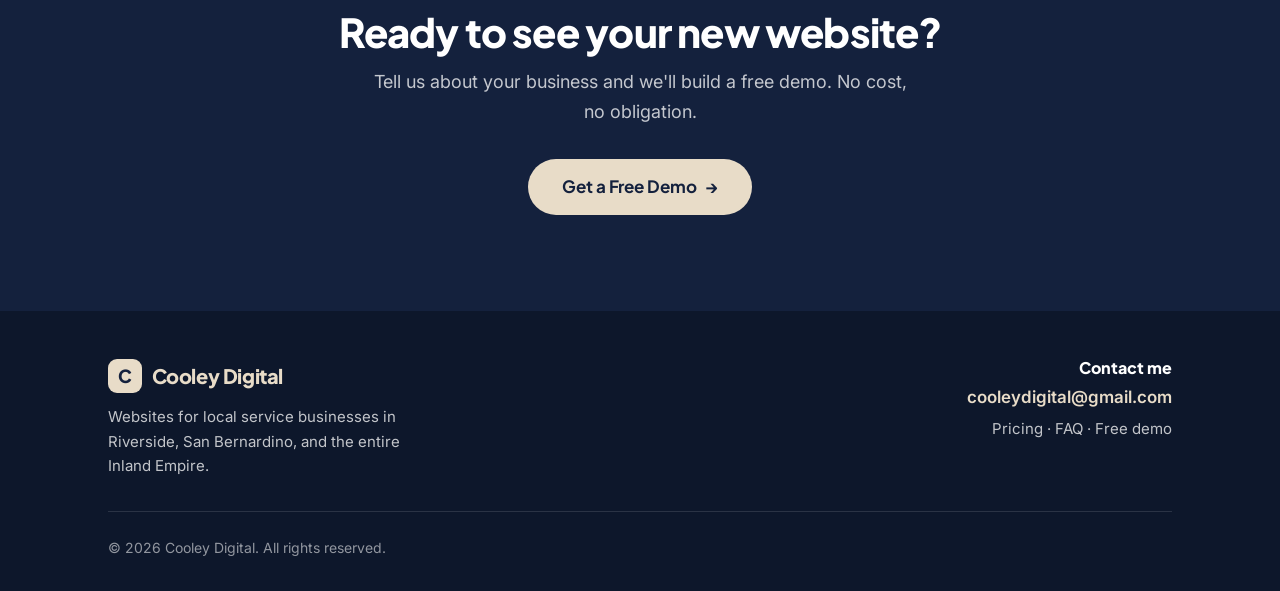
==== commit 8c2b9460: "Add pricing page, FAQ, service area, and lighter beige theme - New pricing.html: $500 build + $50/mo" ====
--- a/index.html
+++ b/index.html
@@ -4,7 +4,7 @@
   <meta charset="UTF-8">
   <meta name="viewport" content="width=device-width, initial-scale=1.0">
   <title>Cooley Digital | Websites for Local Service Businesses</title>
-  <meta name="description" content="Cooley Digital builds clean, modern websites that help plumbers, landscapers, salons, contractors, and other local service businesses win more customers. Get a free demo.">
+  <meta name="description" content="Cooley Digital builds clean, modern websites that help plumbers, landscapers, salons, contractors, and other local service businesses in Riverside, San Bernardino, and the Inland Empire win more customers. Get a free demo.">
   <meta name="theme-color" content="#14213D">
 
   <meta property="og:type" content="website">
@@ -28,10 +28,13 @@
         <span class="wordmark__mark" aria-hidden="true">C</span>
         Cooley Digital
       </a>
-      <a href="demo.html" class="btn btn--primary">
-        <span class="btn-label-full">Get a Free Demo</span>
-        <span class="btn-label-short">Free Demo</span>
-      </a>
+      <nav class="site-nav" aria-label="Main">
+        <a href="pricing.html" class="site-nav__link">Pricing</a>
+        <a href="demo.html" class="btn btn--primary">
+          <span class="btn-label-full">Get a Free Demo</span>
+          <span class="btn-label-short">Free Demo</span>
+        </a>
+      </nav>
     </div>
   </header>
 
@@ -59,6 +62,7 @@
             No obligation
           </li>
         </ul>
+        <p class="hero__area"><svg width="18" height="18" viewBox="0 0 24 24" fill="none" stroke="currentColor" stroke-width="2.5" stroke-linecap="round" stroke-linejoin="round" aria-hidden="true"><path d="M20 10c0 6-8 12-8 12s-8-6-8-12a8 8 0 0 1 16 0Z"/><circle cx="12" cy="10" r="3"/></svg>Serving Riverside, San Bernardino, and the entire Inland Empire</p>
       </div>
     </section>
 
@@ -79,7 +83,7 @@
             <div class="work-card__body">
               <h3>Ridgeline Roofing</h3>
               <p>A bold, high-contrast site for a Riverside County roofer, built to drive free estimate requests.</p>
-              <a href="https://practicesitetrey.netlify.app/" class="text-link" target="_blank" rel="noopener noreferrer">
+              <a href="https://ridgelineroofing-demo.netlify.app/" class="text-link" target="_blank" rel="noopener noreferrer">
                 View Live Demo <span aria-hidden="true">&#8599;</span>
                 <span class="visually-hidden">(opens in a new tab)</span>
               </a>
@@ -93,7 +97,7 @@
             <div class="work-card__body">
               <h3>Oak &amp; Stone Lawn Care</h3>
               <p>A warm, bilingual site for a Redlands lawn care crew, built to turn visitors into free quotes.</p>
-              <a href="https://v2sitetrey.netlify.app/" class="text-link" target="_blank" rel="noopener noreferrer">
+              <a href="https://oakandstone-demo.netlify.app/" class="text-link" target="_blank" rel="noopener noreferrer">
                 View Live Demo <span aria-hidden="true">&#8599;</span>
                 <span class="visually-hidden">(opens in a new tab)</span>
               </a>
@@ -129,6 +133,40 @@
             <p>If it's a fit, we polish the details and take your new site live. If not, no hard feelings.</p>
           </li>
         </ol>
+      </div>
+    </section>
+
+    <!-- FAQ -->
+    <section class="section section--tan" id="faq" aria-labelledby="faq-title">
+      <div class="container container--narrow">
+        <div class="section-header">
+          <span class="eyebrow">FAQ</span>
+          <h2 id="faq-title">Questions, answered</h2>
+          <p>Still wondering about something? <a href="#contact">Contact me</a> anytime.</p>
+        </div>
+
+        <div class="faq">
+          <details class="faq__item">
+            <summary>How long does it take?</summary>
+            <p>Your free demo is usually ready within 3–5 days of filling out the form. Once you decide to move forward, we finalize the details and launch your site within 1–2 weeks, depending on how quickly we get your photos, logo, and info.</p>
+          </details>
+          <details class="faq__item">
+            <summary>Do I own the site?</summary>
+            <p>Yes. Your domain name and all your content (your photos, text, and logo) belong to you. If you ever decide to leave, we'll hand over your site files so you're never locked in.</p>
+          </details>
+          <details class="faq__item">
+            <summary>What if I already have a website?</summary>
+            <p>No problem. We'll look at what you have now, keep what's working, and build you a faster, more modern version. We can also move your existing domain over, so your web address stays the same.</p>
+          </details>
+          <details class="faq__item">
+            <summary>What does the monthly fee cover?</summary>
+            <p>The $50/month covers hosting, security, keeping your site online and running fast, and small updates like changing your hours, prices, services, or photos. You won't have to touch any tech yourself.</p>
+          </details>
+          <details class="faq__item">
+            <summary>Can I make changes later?</summary>
+            <p>Absolutely. Just text or email us what you want changed. Small updates are included in your monthly plan, and bigger additions (like a new page or online booking) we'll quote upfront before doing any work.</p>
+          </details>
+        </div>
       </div>
     </section>
 
@@ -152,10 +190,12 @@
             <span class="wordmark__mark" aria-hidden="true">C</span>
             Cooley Digital
           </a>
-          <p class="site-footer__tagline">Websites for local service businesses.</p>
-        </div>
-        <div class="site-footer__contact">
-          <p>Questions? Email us at<br><a href="mailto:cooleydigital@gmail.com">cooleydigital@gmail.com</a></p>
+          <p class="site-footer__tagline">Websites for local service businesses in Riverside, San Bernardino, and the entire Inland Empire.</p>
+        </div>
+        <div class="site-footer__contact" id="contact">
+          <h2 class="site-footer__heading">Contact me</h2>
+          <p><a class="site-footer__email" href="mailto:cooleydigital@gmail.com">cooleydigital@gmail.com</a></p>
+          <p class="site-footer__links"><a href="pricing.html">Pricing</a> &middot; <a href="#faq">FAQ</a> &middot; <a href="demo.html">Free demo</a></p>
         </div>
       </div>
       <div class="site-footer__bottom">
--- a/styles.css
+++ b/styles.css
@@ -10,17 +10,17 @@
   --navy: #14213d;
   --navy-deep: #0d172b;
   --navy-soft: #1f2f52;
-  --tan: #d2b48c;
-  --tan-dark: #bf9d70;
-  --tan-light: #e8d8c0;
-  --tan-card: #dcc4a0;   /* cards, steps, form panel */
-  --tan-field: #e6d4b8;  /* form inputs */
-  --tan-line: #8b6b42;   /* darker outline around boxes */
+  --tan: #e8dcc8;        /* beige: page backgrounds + accent on navy */
+  --tan-dark: #c9b08a;
+  --tan-light: #f3ebdf;
+  --tan-card: #efe5d5;   /* cards, steps, form panel */
+  --tan-field: #f6f0e6;  /* form inputs */
+  --tan-line: #a58962;   /* darker outline around boxes */
   --cream: #f5efe6;
   --white: #ffffff;
   --text: #14213d;
   --text-muted: #2c3b5e;
-  --border: #8b6b42;
+  --border: #a58962;
   --error: #b3261e;
 
   --font-heading: "Plus Jakarta Sans", system-ui, -apple-system, "Segoe UI", sans-serif;
@@ -134,7 +134,7 @@
 .section--cream,
 .section--tan { background: var(--tan); }
 .section--tan + .section--tan,
-.section--cream + .section--tan { border-top: 1px solid rgba(139, 107, 66, 0.35); }
+.section--cream + .section--tan { border-top: 1px solid rgba(165, 137, 98, 0.35); }
 .section--navy  { background: var(--navy); color: var(--white); }
 .section--flush-top { padding-top: 0; }
 
@@ -193,7 +193,7 @@
   position: sticky;
   top: 0;
   z-index: 50;
-  background: rgba(210, 180, 140, 0.94);
+  background: rgba(232, 220, 200, 0.94);
   backdrop-filter: saturate(180%) blur(10px);
   -webkit-backdrop-filter: saturate(180%) blur(10px);
   border-bottom: 1px solid transparent;
@@ -239,6 +239,28 @@
   flex-shrink: 0;
 }
 
+.site-nav {
+  display: flex;
+  align-items: center;
+  gap: 1rem;
+}
+
+.site-nav__link {
+  font-family: var(--font-heading);
+  font-weight: 700;
+  font-size: 0.9375rem;
+  color: var(--navy);
+  text-decoration: none;
+  border-bottom: 2px solid transparent;
+  padding: 0.25rem 0;
+  transition: border-color 0.2s var(--ease);
+}
+
+.site-nav__link:hover,
+.site-nav__link[aria-current="page"] {
+  border-bottom-color: var(--navy);
+}
+
 .wordmark--light { color: var(--white); }
 .wordmark--light .wordmark__mark { background: var(--tan); color: var(--navy); }
 
@@ -295,7 +317,7 @@
 
 .btn--tan:hover {
   background: var(--tan-light);
-  box-shadow: 0 10px 24px rgba(210, 180, 140, 0.35);
+  box-shadow: 0 10px 24px rgba(232, 220, 200, 0.35);
 }
 
 .btn--lg {
@@ -358,6 +380,26 @@
   text-decoration: underline;
 }
 
+.site-footer__heading {
+  font-size: 1rem;
+  color: var(--white);
+  letter-spacing: 0;
+  margin: 0 0 0.35rem;
+}
+
+.site-footer__contact p {
+  margin: 0 0 0.35rem;
+}
+
+.site-footer__email {
+  font-size: 1.0625rem;
+  font-weight: 600;
+}
+
+.site-footer__links a {
+  color: rgba(255, 255, 255, 0.75);
+}
+
 .site-footer__bottom {
   border-top: 1px solid rgba(255, 255, 255, 0.12);
   margin-top: 2rem;
@@ -389,7 +431,7 @@
   inset: 0;
   z-index: -1;
   background:
-    radial-gradient(600px 400px at 85% 10%, rgba(210, 180, 140, 0.18), transparent 70%),
+    radial-gradient(600px 400px at 85% 10%, rgba(232, 220, 200, 0.14), transparent 70%),
     radial-gradient(500px 360px at 0% 100%, rgba(31, 47, 82, 0.9), transparent 70%);
 }
 
@@ -431,6 +473,21 @@
   flex-shrink: 0;
 }
 
+.hero__area {
+  display: flex;
+  align-items: flex-start;
+  gap: 0.5rem;
+  margin: 1rem 0 0;
+  font-size: 0.9375rem;
+  font-weight: 600;
+  color: var(--tan);
+}
+
+.hero__area svg {
+  flex-shrink: 0;
+  margin-top: 0.15rem;
+}
+
 /* Work */
 .work-grid {
   display: grid;
@@ -557,6 +614,73 @@
   margin: 0 auto 2rem;
 }
 
+/* FAQ */
+.section-header a {
+  color: var(--navy);
+  font-weight: 600;
+}
+
+.faq {
+  display: grid;
+  gap: 0.9rem;
+}
+
+.faq__item {
+  background: var(--tan-card);
+  border: 2px solid var(--tan-line);
+  border-radius: var(--radius);
+  transition: box-shadow 0.2s var(--ease);
+}
+
+.faq__item:hover,
+.faq__item[open] {
+  box-shadow: var(--shadow);
+}
+
+.faq__item summary {
+  display: flex;
+  justify-content: space-between;
+  align-items: center;
+  gap: 1rem;
+  padding: 1.15rem 1.35rem;
+  font-family: var(--font-heading);
+  font-weight: 700;
+  font-size: 1.0625rem;
+  color: var(--navy);
+  cursor: pointer;
+  list-style: none;
+}
+
+.faq__item summary::-webkit-details-marker {
+  display: none;
+}
+
+.faq__item summary::after {
+  content: "+";
+  flex-shrink: 0;
+  display: grid;
+  place-items: center;
+  width: 30px;
+  height: 30px;
+  border-radius: 50%;
+  background: var(--navy);
+  color: var(--tan);
+  font-size: 1.25rem;
+  font-weight: 700;
+  line-height: 1;
+  transition: transform 0.2s var(--ease);
+}
+
+.faq__item[open] summary::after {
+  transform: rotate(45deg);
+}
+
+.faq__item p {
+  margin: 0;
+  padding: 0 1.35rem 1.35rem;
+  color: var(--text-muted);
+}
+
 /* Page intro (inner pages) */
 .page-intro {
   background: var(--tan);
@@ -587,7 +711,7 @@
   background: var(--tan-card);
   border: 2px solid var(--tan-line);
   color: var(--navy);
-  box-shadow: 0 0 0 10px rgba(139, 107, 66, 0.15);
+  box-shadow: 0 0 0 10px rgba(165, 137, 98, 0.15);
 }
 
 .confirm p {
@@ -595,6 +719,119 @@
   color: var(--text-muted);
   max-width: 32rem;
   margin: 0 auto 2.25rem;
+}
+
+/* Pricing */
+.price-card {
+  background: var(--tan-card);
+  border: 2px solid var(--tan-line);
+  border-radius: var(--radius-lg);
+  box-shadow: var(--shadow);
+  padding: 2rem 1.25rem;
+  margin-top: -1.5rem;
+  position: relative;
+}
+
+.badge {
+  display: inline-block;
+  background: var(--navy);
+  color: var(--tan);
+  font-family: var(--font-heading);
+  font-weight: 700;
+  font-size: 0.8125rem;
+  letter-spacing: 0.04em;
+  border-radius: 999px;
+  padding: 0.45rem 0.9rem;
+  margin-bottom: 1.25rem;
+}
+
+.price-card__title {
+  margin-bottom: 0.5rem;
+}
+
+.price-card__lead {
+  color: var(--text-muted);
+  margin-bottom: 1.75rem;
+}
+
+.price-grid {
+  display: grid;
+  grid-template-columns: 1fr;
+  gap: 1rem;
+  margin-bottom: 2rem;
+}
+
+.price-box {
+  background: var(--tan-field);
+  border: 2px solid var(--tan-line);
+  border-radius: var(--radius);
+  padding: 1.5rem;
+}
+
+.price-box__label {
+  font-family: var(--font-heading);
+  font-weight: 700;
+  font-size: 0.8125rem;
+  letter-spacing: 0.1em;
+  text-transform: uppercase;
+  color: var(--text-muted);
+  margin: 0 0 0.35rem;
+}
+
+.price-box__amount {
+  font-family: var(--font-heading);
+  font-weight: 800;
+  font-size: clamp(2.5rem, 8vw, 3.25rem);
+  line-height: 1;
+  letter-spacing: -0.03em;
+  color: var(--navy);
+  margin: 0 0 0.5rem;
+}
+
+.price-box__amount small {
+  font-size: 1.125rem;
+  font-weight: 700;
+  letter-spacing: 0;
+  color: var(--text-muted);
+}
+
+.price-box p:last-child {
+  margin: 0;
+  color: var(--text-muted);
+}
+
+.check-list {
+  list-style: none;
+  padding: 0;
+  margin: 0 0 2rem;
+  display: grid;
+  gap: 0.9rem;
+}
+
+.check-list li {
+  display: flex;
+  gap: 0.75rem;
+  align-items: flex-start;
+}
+
+.check-list svg {
+  flex-shrink: 0;
+  margin-top: 0.2rem;
+  color: var(--navy);
+}
+
+.check-list strong {
+  color: var(--navy);
+}
+
+.price-card__actions {
+  text-align: center;
+}
+
+.price-card__actions small {
+  display: block;
+  color: var(--text-muted);
+  margin-top: 0.9rem;
 }
 
 /* 6. Forms
@@ -737,10 +974,15 @@
 
 /* 8. Responsive (mobile first)
    -------------------------------------------------------------------------- */
-@media (max-width: 379px) {
+@media (max-width: 479px) {
   .btn-label-full  { display: none; }
   .btn-label-short { display: inline; }
+  .site-nav { gap: 0.75rem; }
+}
+
+@media (max-width: 379px) {
   .wordmark { font-size: 1rem; }
+  .wordmark__mark { display: none; }
 }
 
 @media (min-width: 640px) {
@@ -748,8 +990,13 @@
     --gutter: 1.75rem;
   }
 
-  .form-card {
+  .form-card,
+  .price-card {
     padding: 2.5rem;
+  }
+
+  .price-grid {
+    grid-template-columns: 1fr 1fr;
   }
 
   .form-grid {
@@ -812,10 +1059,13 @@
     padding: 4.5rem 0 4rem;
   }
 
-  .form-card {
+  .form-card,
+  .price-card {
     margin-top: -2rem;
     padding: 3rem;
   }
+
+  .site-nav { gap: 1.75rem; }
 }
 
 @media (min-width: 1024px) {
